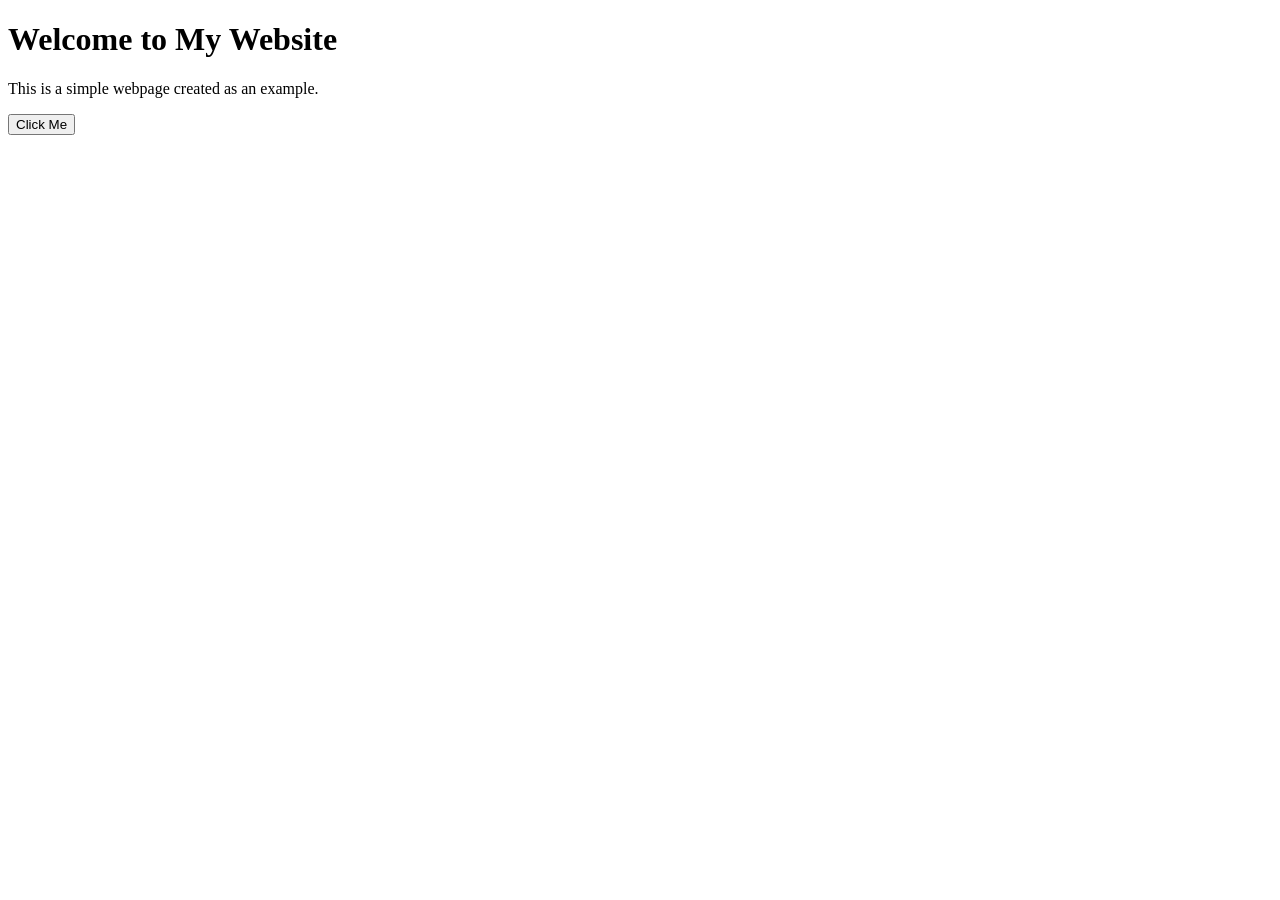
==== index.html @ ec510c44 "first commit" ====
<!DOCTYPE html>    
<html lang="en">
<head>
    <meta charset="UTF-8">
    <meta name="viewport" content="width=device-width, initial-scale=1.0">
    <title>Document</title> 
    <link rel="stylesheet" href="style.css">
</head>
<body>
    <div class ="container">
        <h1>Welcome to My Website</h1>
        <p>This is a simple webpage created as an example.</p>
        <button onclick="alert('Button Clicked!')">Click Me</button>
</body>
</html>
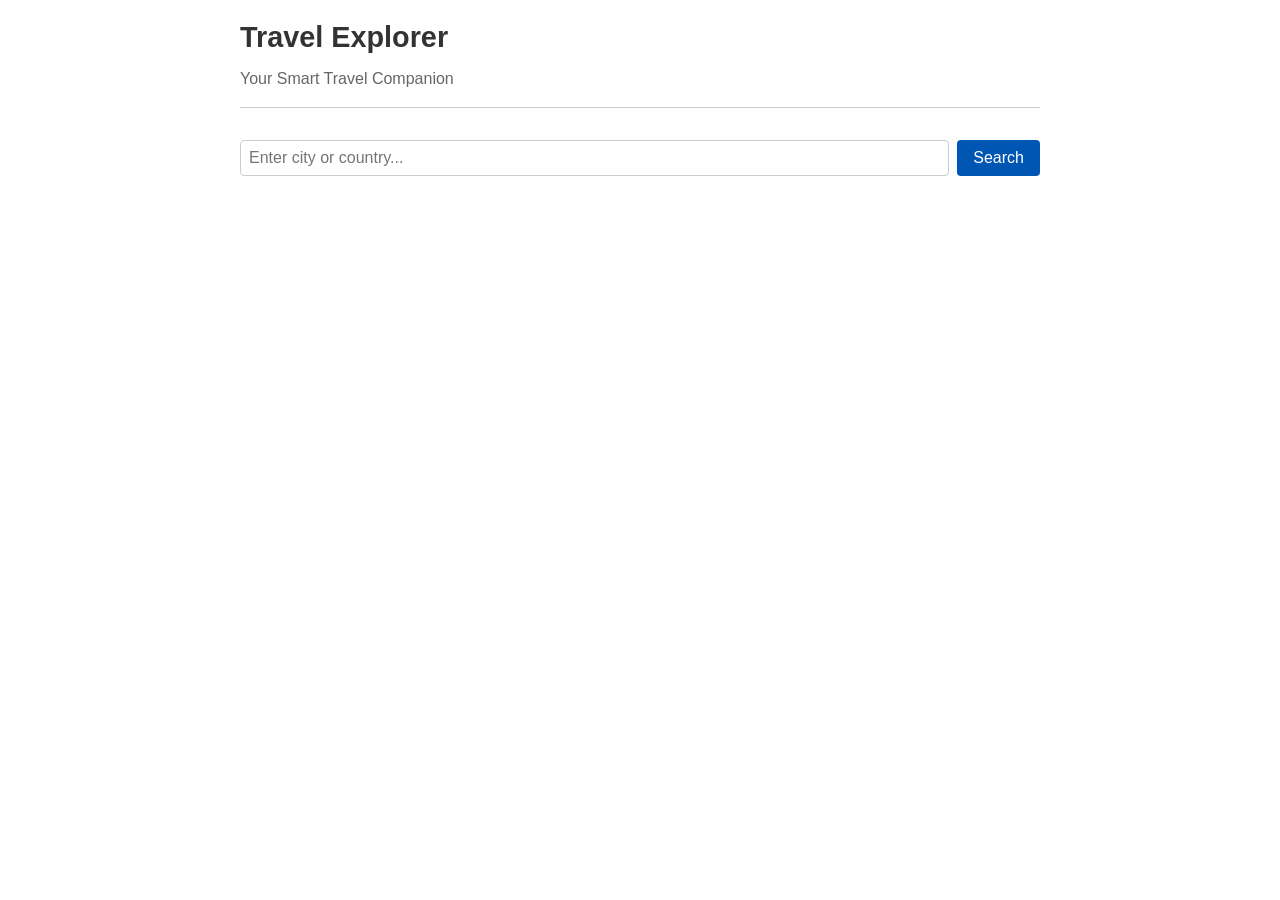
==== commit ffcbd832: "api fetched and data shown in ui" ====
--- a/index.html
+++ b/index.html
@@ -1,15 +1,36 @@
-<!DOCTYPE html>    
+<!DOCTYPE html>
 <html lang="en">
 <head>
     <meta charset="UTF-8">
     <meta name="viewport" content="width=device-width, initial-scale=1.0">
-    <title>Document</title> 
+    <title>Travel Explorer - Smart Travel Companion</title>
     <link rel="stylesheet" href="style.css">
 </head>
 <body>
-    <div class ="container">
-        <h1>Welcome to My Website</h1>
-        <p>This is a simple webpage created as an example.</p>
-        <button onclick="alert('Button Clicked!')">Click Me</button>
+    <div class="mainbox">
+        <header class="headpart">
+            <h1>Travel Explorer</h1>
+            <p>Your Smart Travel Companion</p>
+        </header>
+
+        <div class="searcharea">
+            <div class="searchdiv">
+                <input type="text" id="cityinput" placeholder="Enter city or country..." autocomplete="off">
+                <button id="btn">Search</button>
+            </div>
+            <div id="errorMsg" class="err hide">Please enter a valid destination.</div>
+        </div>
+
+        <div id="loading" class="waitloader hide">
+            <div class="spin"></div>
+            <p>Gathering travel insights...</p>
+        </div>
+
+        <main id="resultsbox" class="resultsbox hide">
+            <!-- Cards will be injected by JS -->
+        </main>
+    </div>
+    
+    <script src="script.js"></script>
 </body>
 </html>
--- a/style.css
+++ b/style.css
@@ -0,0 +1,229 @@
+:root {
+    --primary: #0056b3;
+    --primary-hover: #004494;
+    --bg-color: #ffffff;
+    --card-bg: #f5f5f5;
+    --text-main: #333333;
+    --text-muted: #666666;
+    --border-color: #cccccc;
+    --radius: 4px;
+}
+
+* {
+    box-sizing: border-box;
+    margin: 0;
+    padding: 0;
+}
+
+body {
+    font-family: Arial, Helvetica, sans-serif;
+    background-color: var(--bg-color);
+    color: var(--text-main);
+    line-height: 1.5;
+    padding: 1rem;
+}
+
+.mainbox {
+    width: 100%;
+    max-width: 800px;
+    margin: 0 auto;
+}
+
+.headpart {
+    margin-bottom: 2rem;
+    border-bottom: 1px solid var(--border-color);
+    padding-bottom: 1rem;
+}
+
+.headpart h1 {
+    font-size: 1.8rem;
+    margin-bottom: 0.5rem;
+}
+
+.headpart p {
+    color: var(--text-muted);
+}
+
+.searcharea {
+    margin-bottom: 2rem;
+}
+
+.searchdiv {
+    display: flex;
+    gap: 0.5rem;
+}
+
+input {
+    flex: 1;
+    border: 1px solid var(--border-color);
+    padding: 0.5rem;
+    font-size: 1rem;
+    border-radius: var(--radius);
+}
+
+button {
+    background-color: var(--primary);
+    color: white;
+    border: none;
+    padding: 0.5rem 1rem;
+    font-size: 1rem;
+    border-radius: var(--radius);
+    cursor: pointer;
+}
+
+button:hover {
+    background-color: var(--primary-hover);
+}
+
+.err {
+    color: #d9534f;
+    margin-top: 0.5rem;
+}
+
+.err.hide {
+    display: none;
+}
+
+.waitloader {
+    margin-top: 1rem;
+    color: var(--text-muted);
+}
+
+.waitloader.hide {
+    display: none;
+}
+
+.spin {
+    display: none;
+}
+
+.resultsbox {
+    display: grid;
+    grid-template-columns: repeat(auto-fit, minmax(280px, 1fr));
+    gap: 1rem;
+}
+
+.resultsbox.hide {
+    display: none;
+}
+
+.infobox {
+    background: var(--card-bg);
+    border: 1px solid var(--border-color);
+    padding: 1rem;
+    border-radius: var(--radius);
+}
+
+.boxtop {
+    margin-bottom: 1rem;
+    border-bottom: 1px solid var(--border-color);
+    padding-bottom: 0.5rem;
+}
+
+.boxtitle {
+    font-size: 1.2rem;
+}
+
+.rowdata {
+    display: flex;
+    justify-content: space-between;
+    padding: 0.25rem 0;
+}
+
+.lbl {
+    color: var(--text-muted);
+}
+
+.val {
+    font-weight: bold;
+}
+
+.tips {
+    font-size: 0.95rem;
+}
+
+.wmain {
+    margin-bottom: 0.5rem;
+}
+
+.wtemp {
+    font-size: 1.5rem;
+    font-weight: bold;
+}
+
+.wdesc {
+    color: var(--text-muted);
+}
+
+.tinbox {
+    justify-content: flex-start;
+    padding-top: 0.5rem;
+}
+
+.placesdiv {
+    grid-column: 1 / -1;
+    margin-top: 2rem;
+}
+
+.placesdiv h3 {
+    margin-bottom: 1rem;
+    border-bottom: 2px solid var(--border-color);
+    padding-bottom: 0.5rem;
+    font-size: 1.5rem;
+}
+
+.pgrid {
+    display: grid;
+    grid-template-columns: repeat(auto-fit, minmax(200px, 1fr));
+    gap: 1rem;
+}
+
+.pcard {
+    border: 1px solid var(--border-color);
+    border-radius: var(--radius);
+    overflow: hidden;
+    background: var(--card-bg);
+    display: flex;
+    flex-direction: column;
+}
+
+.pimg {
+    width: 100%;
+    height: 150px;
+    object-fit: cover;
+    display: block;
+}
+
+.pimg.noimg {
+    display: flex;
+    align-items: center;
+    justify-content: center;
+    background: #dddddd;
+    color: var(--text-muted);
+}
+
+.pinfo {
+    padding: 1rem;
+    flex: 1;
+}
+
+.pinfo h4 {
+    margin-bottom: 0.5rem;
+    font-size: 1.1rem;
+    color: var(--text-main);
+}
+
+.pinfo p {
+    font-size: 0.9rem;
+    color: var(--text-muted);
+}
+
+@media (max-width: 600px) {
+    .searchdiv {
+        flex-direction: column;
+    }
+    
+    button {
+        width: 100%;
+    }
+}
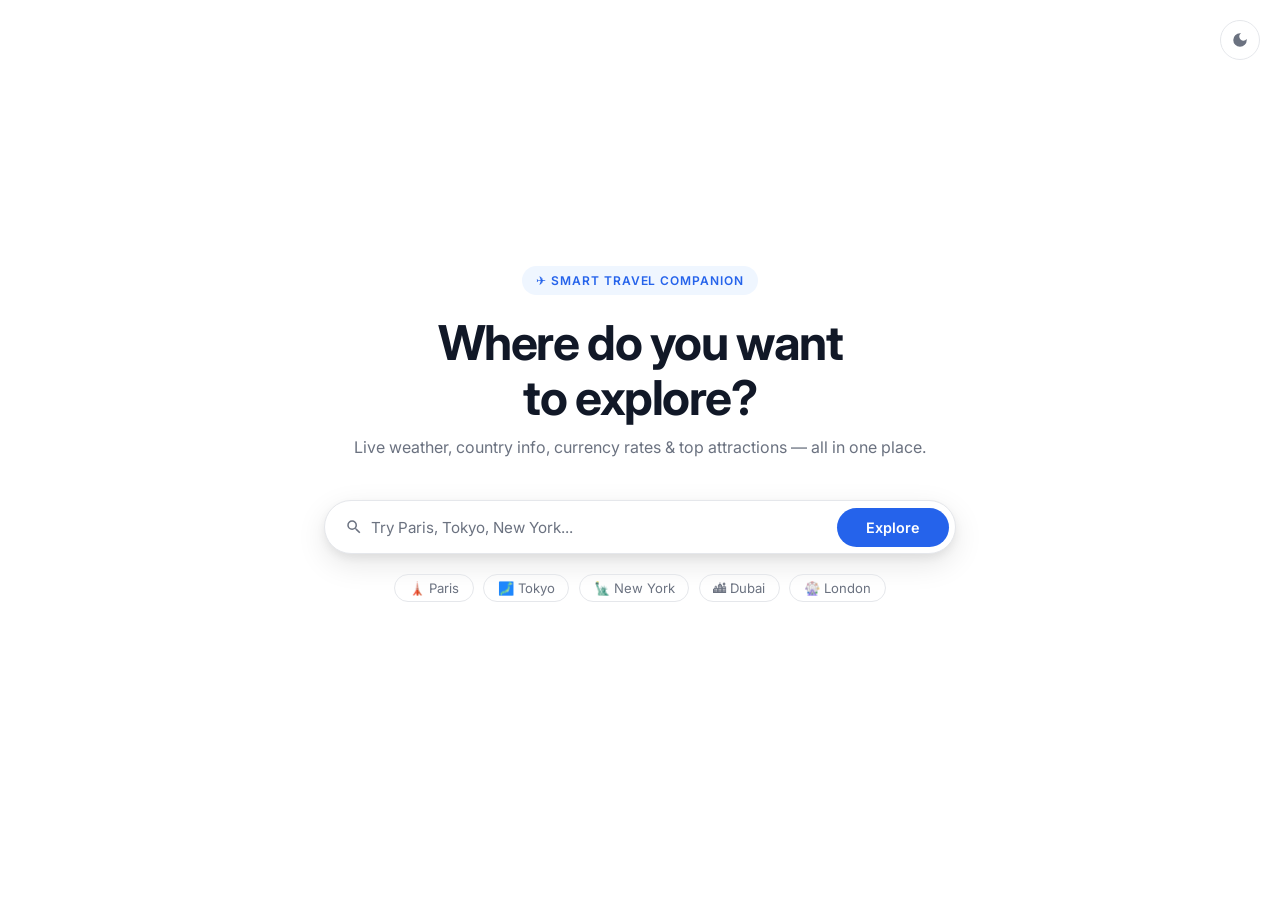
==== commit 721892cd: "added filter sorting and improved ui" ====
--- a/index.html
+++ b/index.html
@@ -4,33 +4,56 @@
     <meta charset="UTF-8">
     <meta name="viewport" content="width=device-width, initial-scale=1.0">
     <title>Travel Explorer - Smart Travel Companion</title>
+    <meta name="description" content="Explore any destination worldwide. Get live weather, country info, currency rates, and top travel insights instantly.">
+    <link rel="preconnect" href="https://fonts.googleapis.com">
+    <link rel="preconnect" href="https://fonts.gstatic.com" crossorigin>
+    <link href="https://fonts.googleapis.com/css2?family=Inter:wght@300;400;500;600;700&display=swap" rel="stylesheet">
     <link rel="stylesheet" href="style.css">
 </head>
-<body>
+<body class="intro-mode">
     <div class="mainbox">
-        <header class="headpart">
-            <h1>Travel Explorer</h1>
-            <p>Your Smart Travel Companion</p>
-        </header>
+        <div class="header-container" id="headerContainer">
+            <header class="headpart">
+                <div class="head-titles">
+                    <span class="intro-badge">✈ Smart Travel Companion</span>
+                    <h1>Where do you want<br>to explore?</h1>
+                    <p>Live weather, country info, currency rates &amp; top attractions — all in one place.</p>
+                </div>
+                <button id="themeBtn" class="theme-btn" aria-label="Toggle dark mode">
+                    <svg class="theme-icon" viewBox="0 0 24 24"><path fill="currentColor" d="M12 3a9 9 0 1 0 9 9c0-.46-.04-.92-.1-1.36a5.389 5.389 0 0 1-4.4 2.26 5.403 5.403 0 0 1-3.14-9.8c-.44-.06-.9-.1-1.36-.1z"/></svg>
+                </button>
+            </header>
 
-        <div class="searcharea">
-            <div class="searchdiv">
-                <input type="text" id="cityinput" placeholder="Enter city or country..." autocomplete="off">
-                <button id="btn">Search</button>
+            <div class="searcharea">
+                <div class="searchdiv">
+                    <svg class="search-icon" viewBox="0 0 24 24"><path fill="currentColor" d="M15.5 14h-.79l-.28-.27A6.471 6.471 0 0 0 16 9.5 6.5 6.5 0 1 0 9.5 16c1.61 0 3.09-.59 4.23-1.57l.27.28v.79l5 4.99L20.49 19l-4.99-5zm-6 0C7.01 14 5 11.99 5 9.5S7.01 5 9.5 5 14 7.01 14 9.5 11.99 14 9.5 14z"/></svg>
+                    <input type="text" id="cityinput" placeholder="Try Paris, Tokyo, New York..." autocomplete="off">
+                    <button id="btn" class="primary-btn">Explore</button>
+                </div>
+                <div id="errorMsg" class="err hide">Please enter a valid destination.</div>
+                <div class="intro-suggestions">
+                    <button class="sugg-chip" data-city="Paris">🗼 Paris</button>
+                    <button class="sugg-chip" data-city="Tokyo">🗾 Tokyo</button>
+                    <button class="sugg-chip" data-city="New York">🗽 New York</button>
+                    <button class="sugg-chip" data-city="Dubai">🏙 Dubai</button>
+                    <button class="sugg-chip" data-city="London">🎡 London</button>
+                </div>
             </div>
-            <div id="errorMsg" class="err hide">Please enter a valid destination.</div>
         </div>
 
         <div id="loading" class="waitloader hide">
-            <div class="spin"></div>
+            <div class="loader-spinner"></div>
             <p>Gathering travel insights...</p>
         </div>
 
         <main id="resultsbox" class="resultsbox hide">
-            <!-- Cards will be injected by JS -->
+            <!-- Cards injected by JS -->
         </main>
     </div>
-    
+
+    <script src="config.js"></script>
     <script src="script.js"></script>
 </body>
-</html>+</html>
+
+
--- a/style.css
+++ b/style.css
@@ -1,190 +1,517 @@
+/* =====================================
+   TRAVEL EXPLORER — Professional Redesign
+   ===================================== */
+
+@import url('https://fonts.googleapis.com/css2?family=Inter:wght@300;400;500;600;700&display=swap');
+
 :root {
-    --primary: #0056b3;
-    --primary-hover: #004494;
-    --bg-color: #ffffff;
-    --card-bg: #f5f5f5;
-    --text-main: #333333;
-    --text-muted: #666666;
-    --border-color: #cccccc;
-    --radius: 4px;
-}
-
-* {
-    box-sizing: border-box;
-    margin: 0;
+    --blue:        #2563eb;
+    --blue-dark:   #1d4ed8;
+    --blue-light:  #eff6ff;
+    --gray-900:    #111827;
+    --gray-700:    #374151;
+    --gray-500:    #6b7280;
+    --gray-300:    #d1d5db;
+    --gray-100:    #f3f4f6;
+    --white:       #ffffff;
+    --bg:          #f9fafb;
+    --card:        #ffffff;
+    --border:      #e5e7eb;
+    --red:         #ef4444;
+    --shadow-sm:   0 1px 3px rgba(0,0,0,0.08), 0 1px 2px rgba(0,0,0,0.05);
+    --shadow-md:   0 4px 12px rgba(0,0,0,0.08), 0 2px 4px rgba(0,0,0,0.04);
+    --shadow-lg:   0 10px 30px rgba(0,0,0,0.10), 0 4px 8px rgba(0,0,0,0.06);
+    --radius:      12px;
+    --radius-sm:   8px;
+    --transition:  0.2s ease;
+}
+
+body.dark-theme {
+    --gray-900:    #f3f4f6;
+    --gray-700:    #d1d5db;
+    --gray-500:    #9ca3af;
+    --gray-300:    #374151;
+    --gray-100:    #1f2937;
+    --white:       #111827;
+    --bg:          #0f172a;
+    --card:        #1e293b;
+    --border:      #334155;
+    --blue-light:  #172554;
+    --shadow-sm:   0 1px 3px rgba(0,0,0,0.4);
+    --shadow-md:   0 4px 12px rgba(0,0,0,0.3);
+    --shadow-lg:   0 10px 30px rgba(0,0,0,0.4);
+}
+
+*, *::before, *::after { box-sizing: border-box; margin: 0; padding: 0; }
+html { scroll-behavior: smooth; }
+
+body {
+    font-family: 'Inter', system-ui, sans-serif;
+    background: var(--bg);
+    color: var(--gray-700);
+    line-height: 1.6;
+    min-height: 100vh;
+    transition: background var(--transition), color var(--transition);
+    -webkit-font-smoothing: antialiased;
+}
+
+/* ==============================
+   INTRO / HERO  (body.intro-mode)
+   ============================== */
+
+body.intro-mode {
+    display: flex;
+    align-items: center;
+    justify-content: center;
+    background: var(--white);
+}
+
+body.intro-mode .mainbox {
+    width: 100%;
+    max-width: 680px;
+    padding: 2rem 1.5rem;
+}
+
+body.intro-mode .header-container {
+    display: flex;
+    flex-direction: column;
+    align-items: center;
+    text-align: center;
     padding: 0;
-}
-
-body {
-    font-family: Arial, Helvetica, sans-serif;
-    background-color: var(--bg-color);
-    color: var(--text-main);
-    line-height: 1.5;
-    padding: 1rem;
-}
+    gap: 0;
+}
+
+body.intro-mode .headpart {
+    flex-direction: column;
+    align-items: center;
+    border-bottom: none;
+    margin-bottom: 2.5rem;
+    padding-bottom: 0;
+    gap: 0.5rem;
+}
+
+body.intro-mode .intro-badge {
+    display: inline-block;
+    background: var(--blue-light);
+    color: var(--blue);
+    font-size: 0.75rem;
+    font-weight: 600;
+    letter-spacing: 0.08em;
+    text-transform: uppercase;
+    padding: 0.3rem 0.9rem;
+    border-radius: 999px;
+    margin-bottom: 1.25rem;
+    animation: fadeInUp 0.5s ease both;
+}
+
+body.intro-mode .head-titles h1 {
+    font-size: clamp(2rem, 5vw, 3rem);
+    font-weight: 700;
+    color: var(--gray-900);
+    letter-spacing: -0.03em;
+    line-height: 1.15;
+    animation: fadeInUp 0.6s 0.1s ease both;
+}
+
+body.intro-mode .head-titles p {
+    font-size: 1rem;
+    font-weight: 400;
+    color: var(--gray-500);
+    margin-top: 0.6rem;
+    animation: fadeInUp 0.6s 0.2s ease both;
+}
+
+body.intro-mode .searcharea {
+    width: 100%;
+    animation: fadeInUp 0.6s 0.25s ease both;
+}
+
+body.intro-mode .searchdiv {
+    border-radius: 999px;
+    padding: 0.4rem 0.4rem 0.4rem 1.25rem;
+    box-shadow: var(--shadow-lg);
+}
+
+body.intro-mode .primary-btn {
+    border-radius: 999px;
+    padding: 0.7rem 1.8rem;
+}
+
+body.intro-mode .theme-btn {
+    position: fixed;
+    top: 1.25rem;
+    right: 1.25rem;
+}
+
+body.intro-mode .intro-suggestions {
+    display: flex;
+    gap: 0.6rem;
+    flex-wrap: wrap;
+    justify-content: center;
+    margin-top: 1.25rem;
+    animation: fadeInUp 0.6s 0.4s ease both;
+}
+
+body.intro-mode .sugg-chip {
+    background: none;
+    border: 1px solid var(--border);
+    color: var(--gray-500);
+    font-family: 'Inter', sans-serif;
+    font-size: 0.82rem;
+    padding: 0.3rem 0.85rem;
+    border-radius: 999px;
+    cursor: pointer;
+    transition: background var(--transition), color var(--transition), border-color var(--transition);
+}
+
+body.intro-mode .sugg-chip:hover {
+    background: var(--blue-light);
+    color: var(--blue);
+    border-color: #bfdbfe;
+}
+
+/* ============================
+   RESULTS MODE (normal)
+   ============================ */
 
 .mainbox {
     width: 100%;
-    max-width: 800px;
+    max-width: 1000px;
     margin: 0 auto;
+    padding: 0 1.5rem 4rem;
+    position: relative;
+    z-index: 1;
+}
+
+.header-container {
+    padding: 1.5rem 0 0;
+    transition: all 0.4s ease;
 }
 
 .headpart {
-    margin-bottom: 2rem;
-    border-bottom: 1px solid var(--border-color);
+    display: flex;
+    align-items: center;
+    justify-content: space-between;
     padding-bottom: 1rem;
-}
-
-.headpart h1 {
-    font-size: 1.8rem;
-    margin-bottom: 0.5rem;
-}
-
-.headpart p {
-    color: var(--text-muted);
-}
-
-.searcharea {
-    margin-bottom: 2rem;
-}
+    border-bottom: 1px solid var(--border);
+    margin-bottom: 1.5rem;
+    gap: 1rem;
+}
+
+/* Hide intro-only elements in results mode */
+.intro-badge, .intro-suggestions { display: none; }
+
+.head-titles h1 {
+    font-size: 1.4rem;
+    font-weight: 700;
+    color: var(--gray-900);
+    letter-spacing: -0.02em;
+}
+
+.head-titles p {
+    font-size: 0.8rem;
+    color: var(--gray-500);
+    font-weight: 400;
+}
+
+/* ============================
+   THEME TOGGLE
+   ============================ */
+
+.theme-btn {
+    width: 40px;
+    height: 40px;
+    border-radius: 50%;
+    border: 1px solid var(--border);
+    background: var(--card);
+    color: var(--gray-500);
+    cursor: pointer;
+    display: flex;
+    align-items: center;
+    justify-content: center;
+    transition: all var(--transition);
+    flex-shrink: 0;
+}
+
+.theme-btn:hover {
+    border-color: var(--blue);
+    color: var(--blue);
+    background: var(--blue-light);
+}
+
+.theme-icon { width: 18px; height: 18px; }
+
+/* ============================
+   SEARCH BAR
+   ============================ */
+
+.searcharea { margin-bottom: 2rem; }
 
 .searchdiv {
     display: flex;
+    align-items: center;
     gap: 0.5rem;
-}
-
-input {
+    background: var(--card);
+    border: 1.5px solid var(--border);
+    border-radius: var(--radius);
+    padding: 0.35rem 0.35rem 0.35rem 1rem;
+    box-shadow: var(--shadow-sm);
+    transition: border-color var(--transition), box-shadow var(--transition);
+}
+
+.searchdiv:focus-within {
+    border-color: var(--blue);
+    box-shadow: 0 0 0 3px rgba(37,99,235,0.1), var(--shadow-sm);
+}
+
+.search-icon {
+    width: 18px; height: 18px;
+    color: var(--gray-500);
+    flex-shrink: 0;
+}
+
+input[type="text"] {
     flex: 1;
-    border: 1px solid var(--border-color);
-    padding: 0.5rem;
-    font-size: 1rem;
-    border-radius: var(--radius);
-}
-
-button {
-    background-color: var(--primary);
-    color: white;
     border: none;
-    padding: 0.5rem 1rem;
-    font-size: 1rem;
-    border-radius: var(--radius);
+    outline: none;
+    background: transparent;
+    font-family: 'Inter', sans-serif;
+    font-size: 0.95rem;
+    color: var(--gray-900);
+    padding: 0.35rem 0;
+}
+
+input[type="text"]::placeholder { color: var(--gray-500); }
+
+.primary-btn {
+    background: var(--blue);
+    color: #fff;
+    border: none;
+    padding: 0.6rem 1.4rem;
+    font-family: 'Inter', sans-serif;
+    font-size: 0.9rem;
+    font-weight: 600;
+    border-radius: var(--radius-sm);
     cursor: pointer;
-}
-
-button:hover {
-    background-color: var(--primary-hover);
-}
+    transition: background var(--transition), box-shadow var(--transition);
+    white-space: nowrap;
+}
+
+.primary-btn:hover {
+    background: var(--blue-dark);
+    box-shadow: 0 4px 12px rgba(37,99,235,0.3);
+}
+
+.primary-btn:active { transform: scale(0.98); }
 
 .err {
-    color: #d9534f;
+    font-size: 0.82rem;
+    color: var(--red);
     margin-top: 0.5rem;
-}
-
-.err.hide {
-    display: none;
-}
+    padding-left: 0.25rem;
+}
+
+.hide { display: none !important; }
+
+/* ============================
+   LOADER
+   ============================ */
 
 .waitloader {
-    margin-top: 1rem;
-    color: var(--text-muted);
-}
-
-.waitloader.hide {
-    display: none;
-}
-
-.spin {
-    display: none;
-}
+    display: flex;
+    flex-direction: column;
+    align-items: center;
+    gap: 0.75rem;
+    padding: 4rem 0;
+    color: var(--gray-500);
+    font-size: 0.9rem;
+}
+
+.loader-spinner {
+    width: 36px; height: 36px;
+    border: 3px solid var(--border);
+    border-top-color: var(--blue);
+    border-radius: 50%;
+    animation: spin 0.75s linear infinite;
+}
+
+/* ============================
+   RESULTS GRID
+   ============================ */
 
 .resultsbox {
     display: grid;
-    grid-template-columns: repeat(auto-fit, minmax(280px, 1fr));
+    grid-template-columns: repeat(auto-fit, minmax(240px, 1fr));
     gap: 1rem;
 }
 
-.resultsbox.hide {
-    display: none;
-}
+.resultsbox.hide { display: none !important; }
+
+/* ============================
+   INFO CARDS
+   ============================ */
 
 .infobox {
-    background: var(--card-bg);
-    border: 1px solid var(--border-color);
-    padding: 1rem;
+    background: var(--card);
+    border: 1px solid var(--border);
     border-radius: var(--radius);
-}
+    padding: 1.25rem;
+    box-shadow: var(--shadow-sm);
+    transition: box-shadow var(--transition), transform var(--transition);
+    animation: fadeInUp 0.4s ease both;
+}
+
+.infobox:hover {
+    box-shadow: var(--shadow-md);
+    transform: translateY(-2px);
+}
+
+.infobox:nth-child(1) { animation-delay: 0.05s; }
+.infobox:nth-child(2) { animation-delay: 0.10s; }
+.infobox:nth-child(3) { animation-delay: 0.15s; }
+.infobox:nth-child(4) { animation-delay: 0.20s; }
 
 .boxtop {
-    margin-bottom: 1rem;
-    border-bottom: 1px solid var(--border-color);
-    padding-bottom: 0.5rem;
-}
+    display: flex;
+    align-items: center;
+    gap: 0.5rem;
+    margin-bottom: 0.9rem;
+    padding-bottom: 0.75rem;
+    border-bottom: 1px solid var(--border);
+}
+
+.card-icon { font-size: 1.1rem; }
 
 .boxtitle {
-    font-size: 1.2rem;
+    font-size: 0.7rem;
+    font-weight: 700;
+    letter-spacing: 0.08em;
+    text-transform: uppercase;
+    color: var(--blue);
 }
 
 .rowdata {
     display: flex;
     justify-content: space-between;
-    padding: 0.25rem 0;
-}
+    align-items: center;
+    padding: 0.4rem 0;
+    border-bottom: 1px solid var(--gray-100);
+    gap: 1rem;
+}
+
+.rowdata:last-child { border-bottom: none; }
 
 .lbl {
-    color: var(--text-muted);
+    font-size: 0.82rem;
+    color: var(--gray-500);
+    font-weight: 400;
 }
 
 .val {
-    font-weight: bold;
-}
+    font-size: 0.88rem;
+    font-weight: 600;
+    color: var(--gray-900);
+    text-align: right;
+}
+
+/* Weather Card */
+.wmain { margin-bottom: 0.75rem; }
+
+.wtemp {
+    font-size: 2.8rem;
+    font-weight: 700;
+    color: var(--gray-900);
+    letter-spacing: -0.02em;
+    line-height: 1;
+}
+
+.wdesc {
+    font-size: 0.9rem;
+    color: var(--gray-500);
+    margin-top: 0.2rem;
+}
+
+/* Travel Insights Card */
+.tinbox { padding-top: 0.1rem; }
 
 .tips {
-    font-size: 0.95rem;
-}
-
-.wmain {
-    margin-bottom: 0.5rem;
-}
-
-.wtemp {
-    font-size: 1.5rem;
-    font-weight: bold;
-}
-
-.wdesc {
-    color: var(--text-muted);
-}
-
-.tinbox {
-    justify-content: flex-start;
-    padding-top: 0.5rem;
-}
+    font-size: 0.875rem;
+    color: var(--gray-500);
+    line-height: 1.75;
+    border-left: 3px solid var(--blue);
+    padding-left: 0.9rem;
+    font-style: italic;
+}
+
+/* ============================
+   TOP PLACES SECTION
+   ============================ */
 
 .placesdiv {
     grid-column: 1 / -1;
-    margin-top: 2rem;
+    margin-top: 0.5rem;
+    animation: fadeInUp 0.4s 0.25s ease both;
 }
 
 .placesdiv h3 {
+    font-size: 1.1rem;
+    font-weight: 700;
+    color: var(--gray-900);
+    letter-spacing: -0.01em;
     margin-bottom: 1rem;
-    border-bottom: 2px solid var(--border-color);
-    padding-bottom: 0.5rem;
-    font-size: 1.5rem;
-}
-
+    padding-bottom: 0.75rem;
+    border-bottom: 1px solid var(--border);
+}
+
+/* Toolbar */
+.places-toolbar {
+    display: flex;
+    gap: 0.75rem;
+    margin-bottom: 1rem;
+    flex-wrap: wrap;
+}
+
+.places-toolbar input,
+.places-toolbar select {
+    padding: 0.5rem 0.85rem;
+    border: 1px solid var(--border);
+    border-radius: var(--radius-sm);
+    background: var(--card);
+    color: var(--gray-900);
+    font-family: 'Inter', sans-serif;
+    font-size: 0.85rem;
+    outline: none;
+    transition: border-color var(--transition);
+}
+
+.places-toolbar input { flex: 1; min-width: 180px; }
+.places-toolbar input:focus,
+.places-toolbar select:focus { border-color: var(--blue); }
+
+/* Place Cards Grid */
 .pgrid {
     display: grid;
-    grid-template-columns: repeat(auto-fit, minmax(200px, 1fr));
+    grid-template-columns: repeat(auto-fill, minmax(210px, 1fr));
     gap: 1rem;
 }
 
+/* Individual Place Card */
 .pcard {
-    border: 1px solid var(--border-color);
+    background: var(--card);
+    border: 1px solid var(--border);
     border-radius: var(--radius);
     overflow: hidden;
-    background: var(--card-bg);
     display: flex;
     flex-direction: column;
+    box-shadow: var(--shadow-sm);
+    transition: box-shadow var(--transition), transform var(--transition), border-color var(--transition);
+    animation: fadeInUp 0.35s ease both;
+}
+
+.pcard:hover {
+    box-shadow: var(--shadow-md);
+    transform: translateY(-3px);
+    border-color: var(--blue);
 }
 
 .pimg {
@@ -192,38 +519,141 @@
     height: 150px;
     object-fit: cover;
     display: block;
-}
-
-.pimg.noimg {
+    transition: transform 0.4s ease;
+}
+
+.pcard:hover .pimg { transform: scale(1.04); }
+
+.pimg-wrap {
+    overflow: hidden;
+    height: 150px;
+    background: var(--gray-100);
+}
+
+.pimg.noimg, .noimg {
     display: flex;
     align-items: center;
     justify-content: center;
-    background: #dddddd;
-    color: var(--text-muted);
+    height: 150px;
+    background: var(--gray-100);
+    color: var(--gray-500);
+    font-size: 0.8rem;
 }
 
 .pinfo {
-    padding: 1rem;
+    padding: 0.9rem;
     flex: 1;
-}
-
-.pinfo h4 {
-    margin-bottom: 0.5rem;
+    display: flex;
+    flex-direction: column;
+    gap: 0.35rem;
+}
+
+.pcard-header {
+    display: flex;
+    justify-content: space-between;
+    align-items: flex-start;
+    gap: 0.5rem;
+}
+
+.pcard-header h4 {
+    font-size: 0.88rem;
+    font-weight: 600;
+    color: var(--gray-900);
+    line-height: 1.3;
+}
+
+.pinfo p {
+    font-size: 0.78rem;
+    color: var(--gray-500);
+    line-height: 1.55;
+}
+
+/* Heart Button */
+.heart-btn {
+    background: none;
+    border: none;
+    cursor: pointer;
     font-size: 1.1rem;
-    color: var(--text-main);
-}
-
-.pinfo p {
-    font-size: 0.9rem;
-    color: var(--text-muted);
-}
-
-@media (max-width: 600px) {
+    color: var(--gray-300);
+    line-height: 1;
+    padding: 0;
+    flex-shrink: 0;
+    transition: color var(--transition), transform var(--transition);
+}
+
+.heart-btn:hover { color: #fca5a5; transform: scale(1.2); }
+
+.heart-btn.liked {
+    color: var(--red);
+    animation: heartPop 0.3s ease both;
+}
+
+/* ============================
+   KEYFRAMES
+   ============================ */
+
+@keyframes fadeInUp {
+    from { opacity: 0; transform: translateY(16px); }
+    to   { opacity: 1; transform: translateY(0); }
+}
+
+@keyframes fadeInDown {
+    from { opacity: 0; transform: translateY(-16px); }
+    to   { opacity: 1; transform: translateY(0); }
+}
+
+@keyframes spin {
+    to { transform: rotate(360deg); }
+}
+
+@keyframes heartPop {
+    0%   { transform: scale(1); }
+    50%  { transform: scale(1.5); }
+    100% { transform: scale(1); }
+}
+
+/* ============================
+   RESPONSIVE
+   ============================ */
+
+@media (max-width: 768px) {
+    .mainbox { padding: 0 1rem 3rem; }
+
+    body.intro-mode .mainbox { padding: 1.5rem 1rem; }
+
+    .headpart { flex-wrap: wrap; gap: 0.5rem; }
+
+    .resultsbox { grid-template-columns: 1fr; }
+
+    .pgrid { grid-template-columns: repeat(auto-fill, minmax(160px, 1fr)); }
+}
+
+@media (max-width: 520px) {
+    body.intro-mode .head-titles h1 { font-size: 1.75rem; }
+
     .searchdiv {
-        flex-direction: column;
+        flex-wrap: wrap;
+        border-radius: var(--radius);
+        padding: 0.65rem;
+        gap: 0.5rem;
     }
-    
-    button {
+
+    input[type="text"] { width: 100%; }
+
+    .primary-btn {
         width: 100%;
+        border-radius: var(--radius-sm);
+        text-align: center;
     }
-}
+
+    .places-toolbar { flex-direction: column; }
+    .places-toolbar input { min-width: 0; }
+
+    .pgrid { grid-template-columns: 1fr 1fr; }
+
+    body.intro-mode .theme-btn { top: 1rem; right: 1rem; }
+}
+
+@media (max-width: 360px) {
+    .pgrid { grid-template-columns: 1fr; }
+}
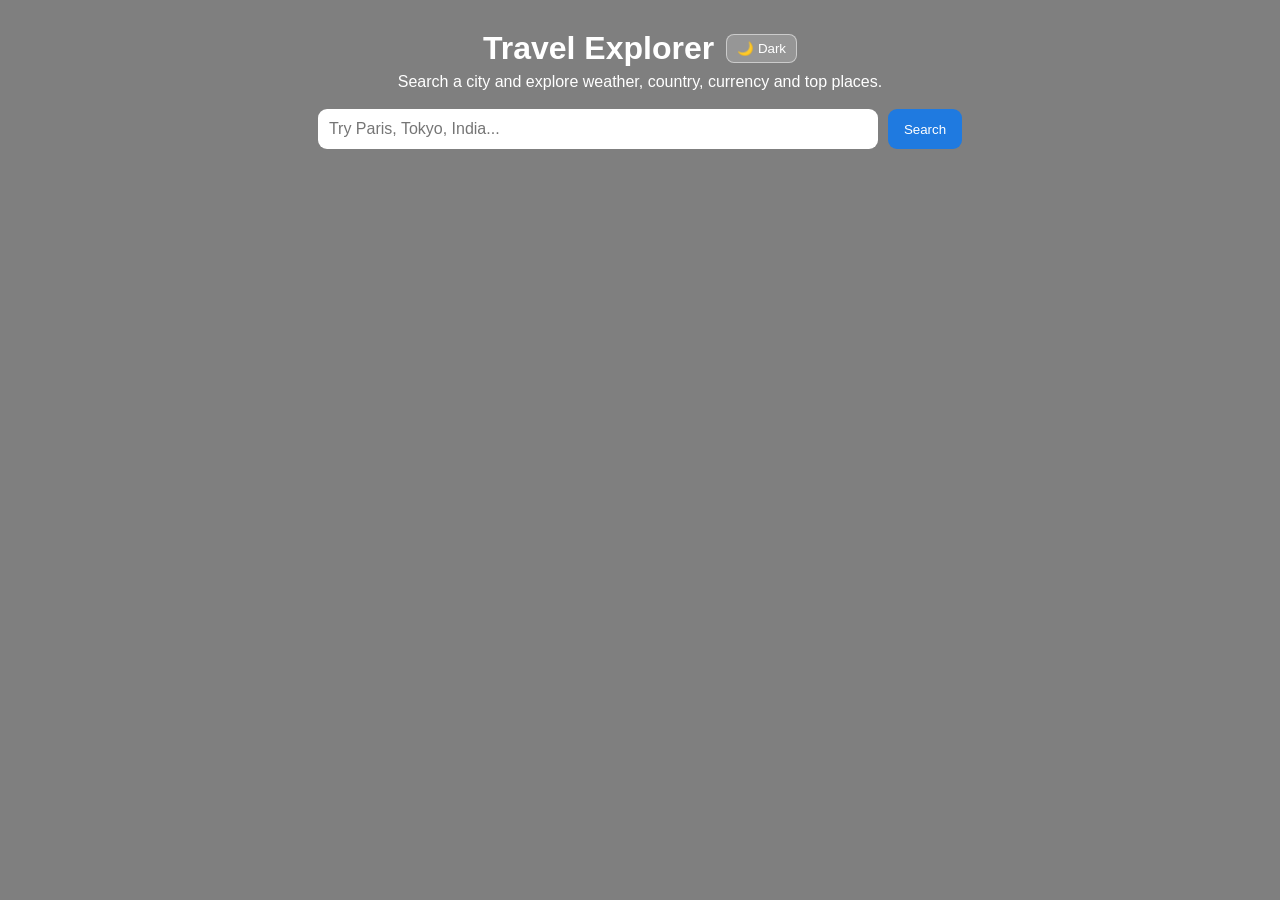
==== commit fd2b09b8: "final touch" ====
--- a/index.html
+++ b/index.html
@@ -3,52 +3,37 @@
 <head>
     <meta charset="UTF-8">
     <meta name="viewport" content="width=device-width, initial-scale=1.0">
-    <title>Travel Explorer - Smart Travel Companion</title>
-    <meta name="description" content="Explore any destination worldwide. Get live weather, country info, currency rates, and top travel insights instantly.">
-    <link rel="preconnect" href="https://fonts.googleapis.com">
-    <link rel="preconnect" href="https://fonts.gstatic.com" crossorigin>
-    <link href="https://fonts.googleapis.com/css2?family=Inter:wght@300;400;500;600;700&display=swap" rel="stylesheet">
+    <title>Travel Explorer</title>
     <link rel="stylesheet" href="style.css">
 </head>
-<body class="intro-mode">
-    <div class="mainbox">
-        <div class="header-container" id="headerContainer">
-            <header class="headpart">
-                <div class="head-titles">
-                    <span class="intro-badge">✈ Smart Travel Companion</span>
-                    <h1>Where do you want<br>to explore?</h1>
-                    <p>Live weather, country info, currency rates &amp; top attractions — all in one place.</p>
-                </div>
-                <button id="themeBtn" class="theme-btn" aria-label="Toggle dark mode">
-                    <svg class="theme-icon" viewBox="0 0 24 24"><path fill="currentColor" d="M12 3a9 9 0 1 0 9 9c0-.46-.04-.92-.1-1.36a5.389 5.389 0 0 1-4.4 2.26 5.403 5.403 0 0 1-3.14-9.8c-.44-.06-.9-.1-1.36-.1z"/></svg>
-                </button>
-            </header>
+<body>
+    <div class="overlay"></div>
 
-            <div class="searcharea">
-                <div class="searchdiv">
-                    <svg class="search-icon" viewBox="0 0 24 24"><path fill="currentColor" d="M15.5 14h-.79l-.28-.27A6.471 6.471 0 0 0 16 9.5 6.5 6.5 0 1 0 9.5 16c1.61 0 3.09-.59 4.23-1.57l.27.28v.79l5 4.99L20.49 19l-4.99-5zm-6 0C7.01 14 5 11.99 5 9.5S7.01 5 9.5 5 14 7.01 14 9.5 11.99 14 9.5 14z"/></svg>
-                    <input type="text" id="cityinput" placeholder="Try Paris, Tokyo, New York..." autocomplete="off">
-                    <button id="btn" class="primary-btn">Explore</button>
-                </div>
-                <div id="errorMsg" class="err hide">Please enter a valid destination.</div>
-                <div class="intro-suggestions">
-                    <button class="sugg-chip" data-city="Paris">🗼 Paris</button>
-                    <button class="sugg-chip" data-city="Tokyo">🗾 Tokyo</button>
-                    <button class="sugg-chip" data-city="New York">🗽 New York</button>
-                    <button class="sugg-chip" data-city="Dubai">🏙 Dubai</button>
-                    <button class="sugg-chip" data-city="London">🎡 London</button>
-                </div>
-            </div>
+    <div class="app">
+        <div class="top-row">
+            <h1>Travel Explorer</h1>
+            <button id="themeToggle" class="theme-btn">🌙 Dark</button>
+        </div>
+        <p class="subtitle">Search a city and explore weather, country, currency and top places.</p>
+
+        <div class="search-bar">
+            <input type="text" id="searchInput" placeholder="Try Paris, Tokyo, India..." />
+            <button id="searchBtn">Search</button>
         </div>
 
-        <div id="loading" class="waitloader hide">
-            <div class="loader-spinner"></div>
-            <p>Gathering travel insights...</p>
+        <div id="recentSearches" class="recent-searches"></div>
+        <div id="loadingText" class="loading hide">
+            <div class="spinner"></div>
+            <div>Loading travel data...</div>
         </div>
+        <p id="errorText" class="error hide"></p>
 
-        <main id="resultsbox" class="resultsbox hide">
-            <!-- Cards injected by JS -->
-        </main>
+        <div id="results" class="results hide">
+            <div class="card fade-in" id="weatherCard"></div>
+            <div class="card fade-in" id="countryCard"></div>
+            <div class="card fade-in" id="currencyCard"></div>
+            <div class="card fade-in places-card" id="placesCard"></div>
+        </div>
     </div>
 
     <script src="config.js"></script>
--- a/style.css
+++ b/style.css
@@ -1,659 +1,300 @@
-/* =====================================
-   TRAVEL EXPLORER — Professional Redesign
-   ===================================== */
-
-@import url('https://fonts.googleapis.com/css2?family=Inter:wght@300;400;500;600;700&display=swap');
-
-:root {
-    --blue:        #2563eb;
-    --blue-dark:   #1d4ed8;
-    --blue-light:  #eff6ff;
-    --gray-900:    #111827;
-    --gray-700:    #374151;
-    --gray-500:    #6b7280;
-    --gray-300:    #d1d5db;
-    --gray-100:    #f3f4f6;
-    --white:       #ffffff;
-    --bg:          #f9fafb;
-    --card:        #ffffff;
-    --border:      #e5e7eb;
-    --red:         #ef4444;
-    --shadow-sm:   0 1px 3px rgba(0,0,0,0.08), 0 1px 2px rgba(0,0,0,0.05);
-    --shadow-md:   0 4px 12px rgba(0,0,0,0.08), 0 2px 4px rgba(0,0,0,0.04);
-    --shadow-lg:   0 10px 30px rgba(0,0,0,0.10), 0 4px 8px rgba(0,0,0,0.06);
-    --radius:      12px;
-    --radius-sm:   8px;
-    --transition:  0.2s ease;
-}
-
-body.dark-theme {
-    --gray-900:    #f3f4f6;
-    --gray-700:    #d1d5db;
-    --gray-500:    #9ca3af;
-    --gray-300:    #374151;
-    --gray-100:    #1f2937;
-    --white:       #111827;
-    --bg:          #0f172a;
-    --card:        #1e293b;
-    --border:      #334155;
-    --blue-light:  #172554;
-    --shadow-sm:   0 1px 3px rgba(0,0,0,0.4);
-    --shadow-md:   0 4px 12px rgba(0,0,0,0.3);
-    --shadow-lg:   0 10px 30px rgba(0,0,0,0.4);
-}
-
-*, *::before, *::after { box-sizing: border-box; margin: 0; padding: 0; }
-html { scroll-behavior: smooth; }
+* { box-sizing: border-box; }
 
 body {
-    font-family: 'Inter', system-ui, sans-serif;
-    background: var(--bg);
-    color: var(--gray-700);
-    line-height: 1.6;
+    margin: 0;
+    font-family: Arial, sans-serif;
     min-height: 100vh;
-    transition: background var(--transition), color var(--transition);
-    -webkit-font-smoothing: antialiased;
-}
-
-/* ==============================
-   INTRO / HERO  (body.intro-mode)
-   ============================== */
-
-body.intro-mode {
-    display: flex;
+    background-image: url("https://images.unsplash.com/photo-1507525428034-b723cf961d3e");
+    background-size: cover;
+    background-position: center;
+    background-attachment: fixed;
+}
+
+.overlay {
+    position: fixed;
+    inset: 0;
+    background: rgba(0, 0, 0, 0.5);
+    z-index: 0;
+}
+
+.app {
+    position: relative;
+    z-index: 1;
+    max-width: 1100px;
+    margin: 0 auto;
+    padding: 24px 14px 40px;
+    color: #ffffff;
+}
+
+.top-row {
+    display: flex;
+    justify-content: center;
     align-items: center;
+    gap: 12px;
+}
+
+h1 { margin: 6px 0; }
+
+.theme-btn {
+    border: 1px solid rgba(255, 255, 255, 0.5);
+    background: rgba(255, 255, 255, 0.18);
+    color: #fff;
+    border-radius: 8px;
+    padding: 6px 10px;
+    cursor: pointer;
+}
+
+.subtitle {
+    text-align: center;
+    margin: 0 0 18px;
+}
+
+.search-bar {
+    display: flex;
     justify-content: center;
-    background: var(--white);
-}
-
-body.intro-mode .mainbox {
-    width: 100%;
-    max-width: 680px;
-    padding: 2rem 1.5rem;
-}
-
-body.intro-mode .header-container {
-    display: flex;
-    flex-direction: column;
-    align-items: center;
-    text-align: center;
-    padding: 0;
-    gap: 0;
-}
-
-body.intro-mode .headpart {
-    flex-direction: column;
-    align-items: center;
-    border-bottom: none;
-    margin-bottom: 2.5rem;
-    padding-bottom: 0;
-    gap: 0.5rem;
-}
-
-body.intro-mode .intro-badge {
-    display: inline-block;
-    background: var(--blue-light);
-    color: var(--blue);
-    font-size: 0.75rem;
-    font-weight: 600;
-    letter-spacing: 0.08em;
-    text-transform: uppercase;
-    padding: 0.3rem 0.9rem;
-    border-radius: 999px;
-    margin-bottom: 1.25rem;
-    animation: fadeInUp 0.5s ease both;
-}
-
-body.intro-mode .head-titles h1 {
-    font-size: clamp(2rem, 5vw, 3rem);
-    font-weight: 700;
-    color: var(--gray-900);
-    letter-spacing: -0.03em;
-    line-height: 1.15;
-    animation: fadeInUp 0.6s 0.1s ease both;
-}
-
-body.intro-mode .head-titles p {
-    font-size: 1rem;
-    font-weight: 400;
-    color: var(--gray-500);
-    margin-top: 0.6rem;
-    animation: fadeInUp 0.6s 0.2s ease both;
-}
-
-body.intro-mode .searcharea {
-    width: 100%;
-    animation: fadeInUp 0.6s 0.25s ease both;
-}
-
-body.intro-mode .searchdiv {
-    border-radius: 999px;
-    padding: 0.4rem 0.4rem 0.4rem 1.25rem;
-    box-shadow: var(--shadow-lg);
-}
-
-body.intro-mode .primary-btn {
-    border-radius: 999px;
-    padding: 0.7rem 1.8rem;
-}
-
-body.intro-mode .theme-btn {
-    position: fixed;
-    top: 1.25rem;
-    right: 1.25rem;
-}
-
-body.intro-mode .intro-suggestions {
-    display: flex;
-    gap: 0.6rem;
+    gap: 10px;
+}
+
+.search-bar input {
+    width: 68%;
+    max-width: 560px;
+    border: none;
+    border-radius: 9px;
+    padding: 11px;
+    font-size: 16px;
+}
+
+.search-bar button {
+    border: none;
+    border-radius: 9px;
+    background: #1f7ae0;
+    color: #fff;
+    padding: 11px 16px;
+    cursor: pointer;
+}
+
+.search-bar button:hover { background: #145ca9; }
+
+.recent-searches {
+    margin: 12px auto 0;
+    max-width: 760px;
+    display: flex;
+    gap: 8px;
     flex-wrap: wrap;
     justify-content: center;
-    margin-top: 1.25rem;
-    animation: fadeInUp 0.6s 0.4s ease both;
-}
-
-body.intro-mode .sugg-chip {
-    background: none;
-    border: 1px solid var(--border);
-    color: var(--gray-500);
-    font-family: 'Inter', sans-serif;
-    font-size: 0.82rem;
-    padding: 0.3rem 0.85rem;
-    border-radius: 999px;
+}
+
+.recent-chip {
+    border: 1px solid rgba(255, 255, 255, 0.5);
+    background: rgba(255, 255, 255, 0.18);
+    color: #fff;
+    border-radius: 20px;
+    padding: 6px 10px;
     cursor: pointer;
-    transition: background var(--transition), color var(--transition), border-color var(--transition);
-}
-
-body.intro-mode .sugg-chip:hover {
-    background: var(--blue-light);
-    color: var(--blue);
-    border-color: #bfdbfe;
-}
-
-/* ============================
-   RESULTS MODE (normal)
-   ============================ */
-
-.mainbox {
-    width: 100%;
-    max-width: 1000px;
-    margin: 0 auto;
-    padding: 0 1.5rem 4rem;
-    position: relative;
-    z-index: 1;
-}
-
-.header-container {
-    padding: 1.5rem 0 0;
-    transition: all 0.4s ease;
-}
-
-.headpart {
+    font-size: 12px;
+}
+
+.loading, .error {
+    text-align: center;
+    margin: 12px 0;
+    font-weight: bold;
+}
+
+.error { color: #ffd3d3; }
+
+.spinner {
+    width: 34px;
+    height: 34px;
+    margin: 6px auto 8px;
+    border: 4px solid rgba(255, 255, 255, 0.4);
+    border-top-color: #fff;
+    border-radius: 50%;
+    animation: spin 0.9s linear infinite;
+}
+
+@keyframes spin { to { transform: rotate(360deg); } }
+
+.results {
+    margin-top: 12px;
+    display: grid;
+    grid-template-columns: repeat(auto-fit, minmax(250px, 1fr));
+    gap: 14px;
+}
+
+.card {
+    background: rgba(255, 255, 255, 0.2);
+    border: 1px solid rgba(255, 255, 255, 0.3);
+    backdrop-filter: blur(8px);
+    -webkit-backdrop-filter: blur(8px);
+    color: #fff;
+    border-radius: 12px;
+    padding: 14px;
+    box-shadow: 0 8px 24px rgba(0, 0, 0, 0.22);
+    transition: transform 0.2s, box-shadow 0.2s;
+}
+
+.card:hover {
+    transform: scale(1.02);
+    box-shadow: 0 12px 26px rgba(0, 0, 0, 0.3);
+}
+
+.card h2 { margin-top: 0; }
+
+.flag {
+    width: 36px;
+    height: 24px;
+    border-radius: 4px;
+    vertical-align: middle;
+    margin-left: 6px;
+    border: 1px solid rgba(255, 255, 255, 0.6);
+}
+
+.weather-main {
     display: flex;
     align-items: center;
     justify-content: space-between;
-    padding-bottom: 1rem;
-    border-bottom: 1px solid var(--border);
-    margin-bottom: 1.5rem;
-    gap: 1rem;
-}
-
-/* Hide intro-only elements in results mode */
-.intro-badge, .intro-suggestions { display: none; }
-
-.head-titles h1 {
-    font-size: 1.4rem;
-    font-weight: 700;
-    color: var(--gray-900);
-    letter-spacing: -0.02em;
-}
-
-.head-titles p {
-    font-size: 0.8rem;
-    color: var(--gray-500);
-    font-weight: 400;
-}
-
-/* ============================
-   THEME TOGGLE
-   ============================ */
-
-.theme-btn {
-    width: 40px;
-    height: 40px;
-    border-radius: 50%;
-    border: 1px solid var(--border);
-    background: var(--card);
-    color: var(--gray-500);
-    cursor: pointer;
-    display: flex;
-    align-items: center;
-    justify-content: center;
-    transition: all var(--transition);
-    flex-shrink: 0;
-}
-
-.theme-btn:hover {
-    border-color: var(--blue);
-    color: var(--blue);
-    background: var(--blue-light);
-}
-
-.theme-icon { width: 18px; height: 18px; }
-
-/* ============================
-   SEARCH BAR
-   ============================ */
-
-.searcharea { margin-bottom: 2rem; }
-
-.searchdiv {
-    display: flex;
-    align-items: center;
-    gap: 0.5rem;
-    background: var(--card);
-    border: 1.5px solid var(--border);
-    border-radius: var(--radius);
-    padding: 0.35rem 0.35rem 0.35rem 1rem;
-    box-shadow: var(--shadow-sm);
-    transition: border-color var(--transition), box-shadow var(--transition);
-}
-
-.searchdiv:focus-within {
-    border-color: var(--blue);
-    box-shadow: 0 0 0 3px rgba(37,99,235,0.1), var(--shadow-sm);
-}
-
-.search-icon {
-    width: 18px; height: 18px;
-    color: var(--gray-500);
-    flex-shrink: 0;
-}
-
-input[type="text"] {
-    flex: 1;
-    border: none;
-    outline: none;
-    background: transparent;
-    font-family: 'Inter', sans-serif;
-    font-size: 0.95rem;
-    color: var(--gray-900);
-    padding: 0.35rem 0;
-}
-
-input[type="text"]::placeholder { color: var(--gray-500); }
-
-.primary-btn {
-    background: var(--blue);
-    color: #fff;
-    border: none;
-    padding: 0.6rem 1.4rem;
-    font-family: 'Inter', sans-serif;
-    font-size: 0.9rem;
-    font-weight: 600;
-    border-radius: var(--radius-sm);
-    cursor: pointer;
-    transition: background var(--transition), box-shadow var(--transition);
-    white-space: nowrap;
-}
-
-.primary-btn:hover {
-    background: var(--blue-dark);
-    box-shadow: 0 4px 12px rgba(37,99,235,0.3);
-}
-
-.primary-btn:active { transform: scale(0.98); }
-
-.err {
-    font-size: 0.82rem;
-    color: var(--red);
-    margin-top: 0.5rem;
-    padding-left: 0.25rem;
-}
-
-.hide { display: none !important; }
-
-/* ============================
-   LOADER
-   ============================ */
-
-.waitloader {
-    display: flex;
-    flex-direction: column;
-    align-items: center;
-    gap: 0.75rem;
-    padding: 4rem 0;
-    color: var(--gray-500);
-    font-size: 0.9rem;
-}
-
-.loader-spinner {
-    width: 36px; height: 36px;
-    border: 3px solid var(--border);
-    border-top-color: var(--blue);
-    border-radius: 50%;
-    animation: spin 0.75s linear infinite;
-}
-
-/* ============================
-   RESULTS GRID
-   ============================ */
-
-.resultsbox {
-    display: grid;
-    grid-template-columns: repeat(auto-fit, minmax(240px, 1fr));
-    gap: 1rem;
-}
-
-.resultsbox.hide { display: none !important; }
-
-/* ============================
-   INFO CARDS
-   ============================ */
-
-.infobox {
-    background: var(--card);
-    border: 1px solid var(--border);
-    border-radius: var(--radius);
-    padding: 1.25rem;
-    box-shadow: var(--shadow-sm);
-    transition: box-shadow var(--transition), transform var(--transition);
-    animation: fadeInUp 0.4s ease both;
-}
-
-.infobox:hover {
-    box-shadow: var(--shadow-md);
-    transform: translateY(-2px);
-}
-
-.infobox:nth-child(1) { animation-delay: 0.05s; }
-.infobox:nth-child(2) { animation-delay: 0.10s; }
-.infobox:nth-child(3) { animation-delay: 0.15s; }
-.infobox:nth-child(4) { animation-delay: 0.20s; }
-
-.boxtop {
-    display: flex;
-    align-items: center;
-    gap: 0.5rem;
-    margin-bottom: 0.9rem;
-    padding-bottom: 0.75rem;
-    border-bottom: 1px solid var(--border);
-}
-
-.card-icon { font-size: 1.1rem; }
-
-.boxtitle {
-    font-size: 0.7rem;
-    font-weight: 700;
-    letter-spacing: 0.08em;
-    text-transform: uppercase;
-    color: var(--blue);
-}
-
-.rowdata {
+}
+
+.weather-temp {
+    font-size: 32px;
+    font-weight: bold;
+}
+
+.weather-icon {
+    width: 54px;
+    height: 54px;
+}
+
+.places-card { grid-column: 1 / -1; }
+
+.places-top-row {
     display: flex;
     justify-content: space-between;
     align-items: center;
-    padding: 0.4rem 0;
-    border-bottom: 1px solid var(--gray-100);
-    gap: 1rem;
-}
-
-.rowdata:last-child { border-bottom: none; }
-
-.lbl {
-    font-size: 0.82rem;
-    color: var(--gray-500);
-    font-weight: 400;
-}
-
-.val {
-    font-size: 0.88rem;
+    gap: 10px;
+    margin-bottom: 10px;
+}
+
+.places-count {
+    margin: 0;
+    font-size: 13px;
+    opacity: 0.9;
+}
+
+.places-filters {
+    display: grid;
+    grid-template-columns: 180px 1fr 180px;
+    gap: 10px;
+    margin-bottom: 20px;
+}
+
+.places-filters select,
+.places-filters input {
+    border-radius: 8px;
+    border: 1px solid rgba(255, 255, 255, 0.45);
+    background: rgba(255, 255, 255, 0.16);
+    color: #fff;
+    padding: 9px;
+}
+
+.places-filters option {
+    color: #111;
+}
+
+.places-grid {
+    display: grid;
+    grid-template-columns: repeat(auto-fit, minmax(220px, 1fr));
+    gap: 12px;
+}
+
+.place-card {
+    background: rgba(255, 255, 255, 0.24);
+    border: 1px solid rgba(255, 255, 255, 0.3);
+    border-radius: 10px;
+    overflow: hidden;
+    transition: transform 0.2s, box-shadow 0.2s;
+}
+
+.place-card:hover {
+    transform: translateY(-5px);
+    box-shadow: 0 10px 20px rgba(0, 0, 0, 0.28);
+}
+
+.place-card img {
+    width: 100%;
+    height: 130px;
+    object-fit: cover;
+}
+
+.place-content { padding: 8px; }
+
+.place-content h4 {
+    margin: 0 0 6px;
+    font-size: 15px;
+}
+
+.place-content p {
+    margin: 0;
+    font-size: 13px;
+    line-height: 1.4;
+}
+
+.place-tag {
+    display: inline-block;
+    font-size: 11px;
     font-weight: 600;
-    color: var(--gray-900);
-    text-align: right;
-}
-
-/* Weather Card */
-.wmain { margin-bottom: 0.75rem; }
-
-.wtemp {
-    font-size: 2.8rem;
-    font-weight: 700;
-    color: var(--gray-900);
-    letter-spacing: -0.02em;
-    line-height: 1;
-}
-
-.wdesc {
-    font-size: 0.9rem;
-    color: var(--gray-500);
-    margin-top: 0.2rem;
-}
-
-/* Travel Insights Card */
-.tinbox { padding-top: 0.1rem; }
-
-.tips {
-    font-size: 0.875rem;
-    color: var(--gray-500);
-    line-height: 1.75;
-    border-left: 3px solid var(--blue);
-    padding-left: 0.9rem;
-    font-style: italic;
-}
-
-/* ============================
-   TOP PLACES SECTION
-   ============================ */
-
-.placesdiv {
-    grid-column: 1 / -1;
-    margin-top: 0.5rem;
-    animation: fadeInUp 0.4s 0.25s ease both;
-}
-
-.placesdiv h3 {
-    font-size: 1.1rem;
-    font-weight: 700;
-    color: var(--gray-900);
-    letter-spacing: -0.01em;
-    margin-bottom: 1rem;
-    padding-bottom: 0.75rem;
-    border-bottom: 1px solid var(--border);
-}
-
-/* Toolbar */
-.places-toolbar {
-    display: flex;
-    gap: 0.75rem;
-    margin-bottom: 1rem;
-    flex-wrap: wrap;
-}
-
-.places-toolbar input,
-.places-toolbar select {
-    padding: 0.5rem 0.85rem;
-    border: 1px solid var(--border);
-    border-radius: var(--radius-sm);
-    background: var(--card);
-    color: var(--gray-900);
-    font-family: 'Inter', sans-serif;
-    font-size: 0.85rem;
-    outline: none;
-    transition: border-color var(--transition);
-}
-
-.places-toolbar input { flex: 1; min-width: 180px; }
-.places-toolbar input:focus,
-.places-toolbar select:focus { border-color: var(--blue); }
-
-/* Place Cards Grid */
-.pgrid {
-    display: grid;
-    grid-template-columns: repeat(auto-fill, minmax(210px, 1fr));
-    gap: 1rem;
-}
-
-/* Individual Place Card */
-.pcard {
-    background: var(--card);
-    border: 1px solid var(--border);
-    border-radius: var(--radius);
-    overflow: hidden;
-    display: flex;
-    flex-direction: column;
-    box-shadow: var(--shadow-sm);
-    transition: box-shadow var(--transition), transform var(--transition), border-color var(--transition);
-    animation: fadeInUp 0.35s ease both;
-}
-
-.pcard:hover {
-    box-shadow: var(--shadow-md);
-    transform: translateY(-3px);
-    border-color: var(--blue);
-}
-
-.pimg {
-    width: 100%;
-    height: 150px;
-    object-fit: cover;
-    display: block;
-    transition: transform 0.4s ease;
-}
-
-.pcard:hover .pimg { transform: scale(1.04); }
-
-.pimg-wrap {
-    overflow: hidden;
-    height: 150px;
-    background: var(--gray-100);
-}
-
-.pimg.noimg, .noimg {
-    display: flex;
-    align-items: center;
-    justify-content: center;
-    height: 150px;
-    background: var(--gray-100);
-    color: var(--gray-500);
-    font-size: 0.8rem;
-}
-
-.pinfo {
-    padding: 0.9rem;
-    flex: 1;
-    display: flex;
-    flex-direction: column;
-    gap: 0.35rem;
-}
-
-.pcard-header {
-    display: flex;
-    justify-content: space-between;
-    align-items: flex-start;
-    gap: 0.5rem;
-}
-
-.pcard-header h4 {
-    font-size: 0.88rem;
-    font-weight: 600;
-    color: var(--gray-900);
-    line-height: 1.3;
-}
-
-.pinfo p {
-    font-size: 0.78rem;
-    color: var(--gray-500);
-    line-height: 1.55;
-}
-
-/* Heart Button */
-.heart-btn {
-    background: none;
-    border: none;
-    cursor: pointer;
-    font-size: 1.1rem;
-    color: var(--gray-300);
-    line-height: 1;
-    padding: 0;
-    flex-shrink: 0;
-    transition: color var(--transition), transform var(--transition);
-}
-
-.heart-btn:hover { color: #fca5a5; transform: scale(1.2); }
-
-.heart-btn.liked {
-    color: var(--red);
-    animation: heartPop 0.3s ease both;
-}
-
-/* ============================
-   KEYFRAMES
-   ============================ */
-
-@keyframes fadeInUp {
-    from { opacity: 0; transform: translateY(16px); }
-    to   { opacity: 1; transform: translateY(0); }
-}
-
-@keyframes fadeInDown {
-    from { opacity: 0; transform: translateY(-16px); }
-    to   { opacity: 1; transform: translateY(0); }
-}
-
-@keyframes spin {
-    to { transform: rotate(360deg); }
-}
-
-@keyframes heartPop {
-    0%   { transform: scale(1); }
-    50%  { transform: scale(1.5); }
-    100% { transform: scale(1); }
-}
-
-/* ============================
-   RESPONSIVE
-   ============================ */
-
-@media (max-width: 768px) {
-    .mainbox { padding: 0 1rem 3rem; }
-
-    body.intro-mode .mainbox { padding: 1.5rem 1rem; }
-
-    .headpart { flex-wrap: wrap; gap: 0.5rem; }
-
-    .resultsbox { grid-template-columns: 1fr; }
-
-    .pgrid { grid-template-columns: repeat(auto-fill, minmax(160px, 1fr)); }
-}
-
-@media (max-width: 520px) {
-    body.intro-mode .head-titles h1 { font-size: 1.75rem; }
-
-    .searchdiv {
-        flex-wrap: wrap;
-        border-radius: var(--radius);
-        padding: 0.65rem;
-        gap: 0.5rem;
-    }
-
-    input[type="text"] { width: 100%; }
-
-    .primary-btn {
-        width: 100%;
-        border-radius: var(--radius-sm);
-        text-align: center;
-    }
-
-    .places-toolbar { flex-direction: column; }
-    .places-toolbar input { min-width: 0; }
-
-    .pgrid { grid-template-columns: 1fr 1fr; }
-
-    body.intro-mode .theme-btn { top: 1rem; right: 1rem; }
-}
-
-@media (max-width: 360px) {
-    .pgrid { grid-template-columns: 1fr; }
-}
+    text-transform: capitalize;
+    background: rgba(255, 255, 255, 0.2);
+    border: 1px solid rgba(255, 255, 255, 0.35);
+    border-radius: 999px;
+    padding: 2px 10px;
+    margin-bottom: 10px;
+}
+
+.place-tag[data-cat="historic"] { background: #ffcc00; color: #000; border: none; }
+.place-tag[data-cat="park"] { background: #2ecc71; color: #fff; border: none; }
+.place-tag[data-cat="museum"] { background: #e67e22; color: #fff; border: none; }
+.place-tag[data-cat="shopping"] { background: #9b59b6; color: #fff; border: none; }
+.place-tag[data-cat="food"] { background: #e74c3c; color: #fff; border: none; }
+.place-tag[data-cat="religion"] { background: #3498db; color: #fff; border: none; }
+.place-tag[data-cat="travel"] { background: #95a5a6; color: #fff; border: none; }
+
+.hide { display: none; }
+
+.fade-in { animation: fadeIn 0.45s ease; }
+
+@keyframes fadeIn {
+    from { opacity: 0; transform: translateY(10px); }
+    to { opacity: 1; transform: translateY(0); }
+}
+
+body.dark-theme .overlay { background: rgba(7, 10, 20, 0.72); }
+body.dark-theme .card { background: rgba(10, 22, 46, 0.5); }
+body.dark-theme .place-card { background: rgba(6, 18, 40, 0.6); }
+body.dark-theme .search-bar input {
+    background: rgba(9, 19, 38, 0.94);
+    color: #eef4ff;
+    border: 1px solid #3f5c93;
+}
+body.dark-theme .theme-btn,
+body.dark-theme .recent-chip {
+    background: rgba(14, 31, 61, 0.7);
+    border-color: rgba(158, 186, 238, 0.4);
+}
+body.dark-theme .places-filters select,
+body.dark-theme .places-filters input {
+    background: rgba(14, 31, 61, 0.66);
+    border-color: rgba(158, 186, 238, 0.45);
+}
+body.dark-theme .place-tag {
+    background: rgba(29, 63, 117, 0.55);
+    border-color: rgba(158, 186, 238, 0.45);
+}
+
+@media (max-width: 720px) {
+    .top-row { flex-direction: column; }
+    .search-bar { flex-direction: column; align-items: center; }
+    .search-bar input { width: 100%; }
+    .places-filters { grid-template-columns: 1fr; }
+    .places-top-row { flex-direction: column; align-items: flex-start; }
+}
